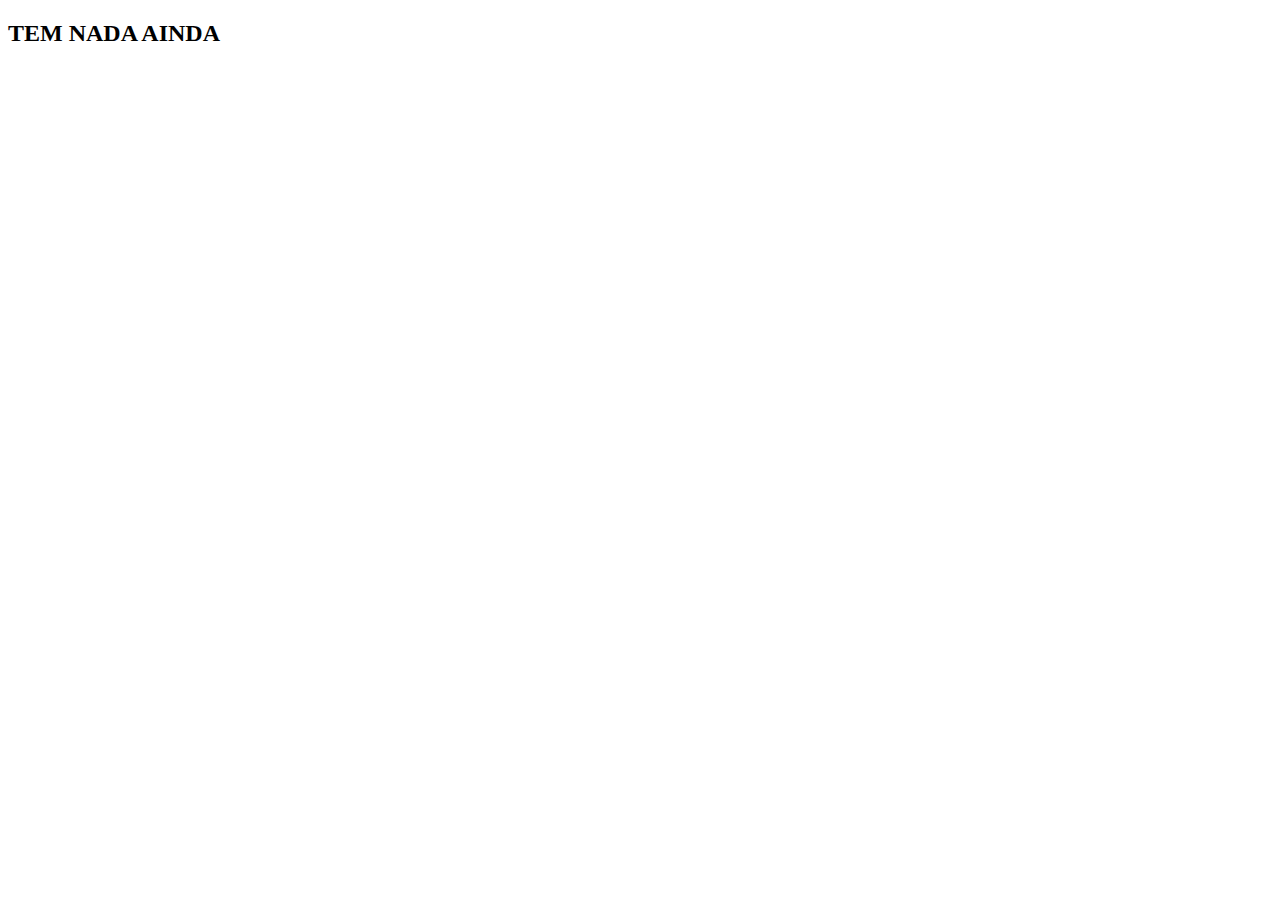
==== 2.html @ 90216d55 "style" ====
<!DOCTYPE html>
<html lang="pt-br">
<head>
    <meta charset="UTF-8">
    <meta name="viewport" content="width=device-width, initial-scale=1.0">
    <title>Document</title>
</head>
<body>
    <h2>TEM NADA AINDA</h2>
</body>
</html>
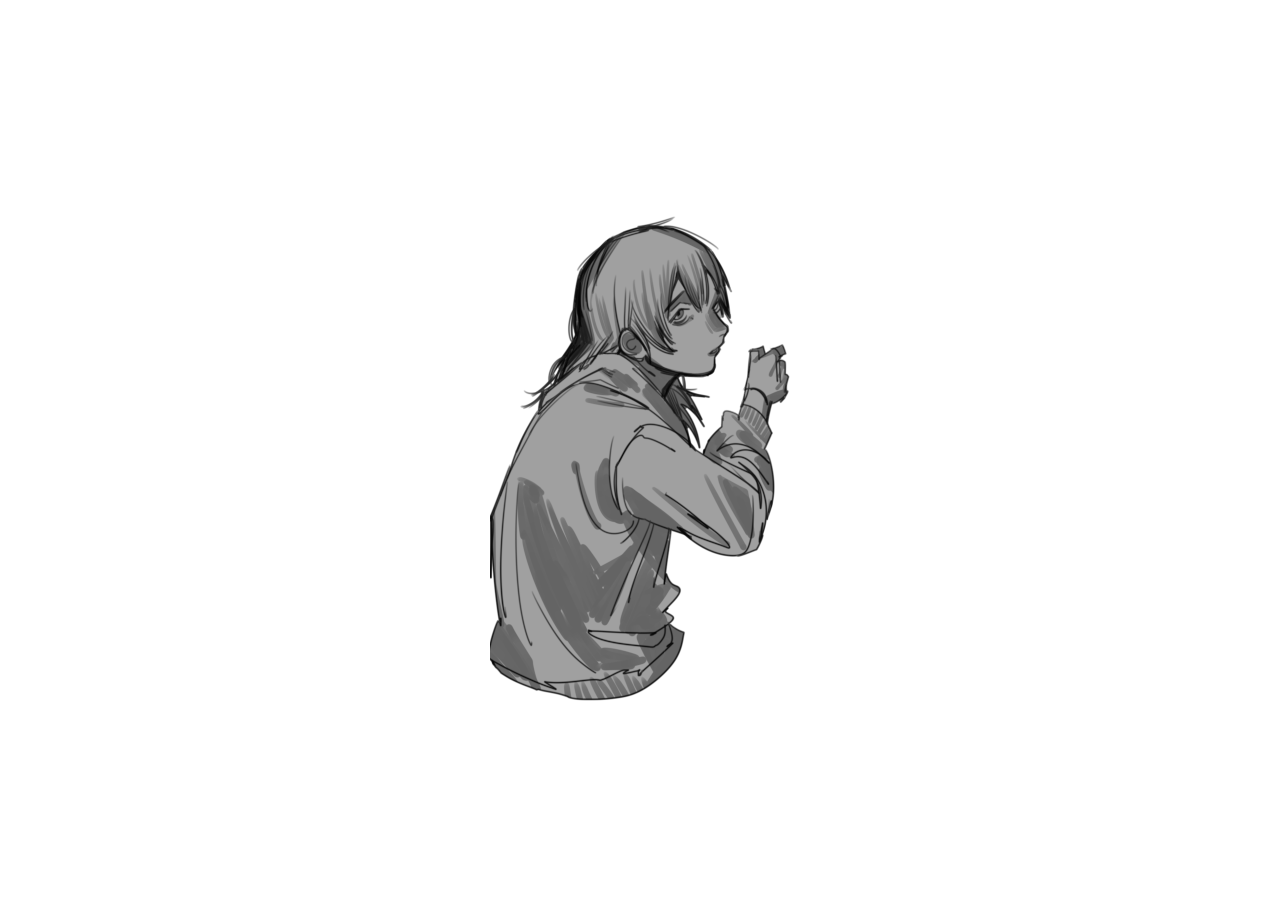
==== commit 489e4427: "img" ====
--- a/2.html
+++ b/2.html
@@ -4,8 +4,29 @@
     <meta charset="UTF-8">
     <meta name="viewport" content="width=device-width, initial-scale=1.0">
     <title>Document</title>
+    <link rel="stylesheet" href="style.css">
+    <style>
+        * {
+            transform: scaleX(-1);
+        }
+        .gata {
+            width: 300px;
+            height: 485px;
+            background-image: url(images/girl2.png);
+            background-size: auto;
+            background-repeat: no-repeat;
+            animation: sorriso 4s ease infinite;
+         }
+
+        @keyframes sorriso {
+            0% {background: url(images/girl2.png);}
+            50% {background: url(images/girl_happy2.png); }
+            100% {background: url(images/girl_more_happy5.png); }
+            
+        }
+    </style>
 </head>
 <body>
-    <h2>TEM NADA AINDA</h2>
+    <div class="gata"></div>
 </body>
 </html>--- a/style.css
+++ b/style.css
@@ -0,0 +1,7 @@
+    body {
+        display: grid;
+        height: 100vh;
+        place-items: center;
+    }
+
+    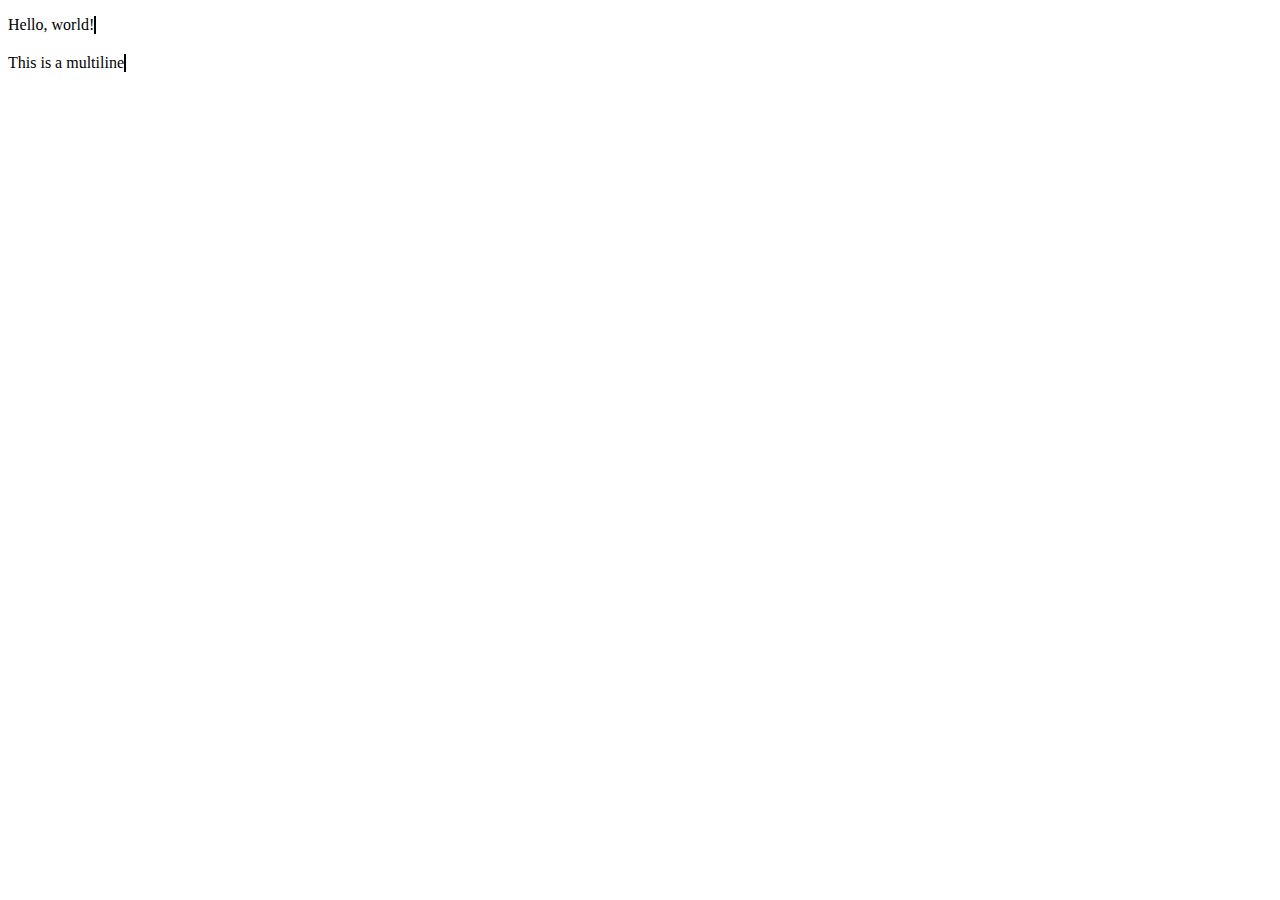
==== commit 5466d3ea: "update" ====
--- a/2.html
+++ b/2.html
@@ -1,32 +1,37 @@
 <!DOCTYPE html>
-<html lang="pt-br">
+<html lang="en">
 <head>
     <meta charset="UTF-8">
     <meta name="viewport" content="width=device-width, initial-scale=1.0">
-    <title>Document</title>
-    <link rel="stylesheet" href="style.css">
     <style>
-        * {
-            transform: scaleX(-1);
+        @keyframes typing {
+            from { width: 0;}
+            to { width: 100%; }
         }
-        .gata {
-            width: 300px;
-            height: 485px;
-            background-image: url(images/girl2.png);
-            background-size: auto;
-            background-repeat: no-repeat;
-            animation: sorriso 4s ease infinite;
-         }
 
-        @keyframes sorriso {
-            0% {background: url(images/girl2.png);}
-            50% {background: url(images/girl_happy2.png); }
-            100% {background: url(images/girl_more_happy5.png); }
-            
+        .typed-text {
+            display: inline-block;
+            overflow: hidden;
+            white-space: nowrap;
+            border-right: 2px solid; /* Adiciona um cursor piscante simulando a digitação */
+        }
+
+        .line-1 {
+            animation: typing 3s steps(30) ;
+        }
+
+        .line-2 {
+            animation: typing 3s steps(30) ;
+            animation-delay: 3s; /* Adiciona um atraso de 3 segundos para começar após a conclusão da primeira linha */
         }
     </style>
 </head>
 <body>
-    <div class="gata"></div>
+    <p>
+        <span class="typed-text line-1">Hello, world! </span>
+    </p>
+    <p>
+        <span class="typed-text line-2">This is a multiline </span>
+    </p>
 </body>
 </html>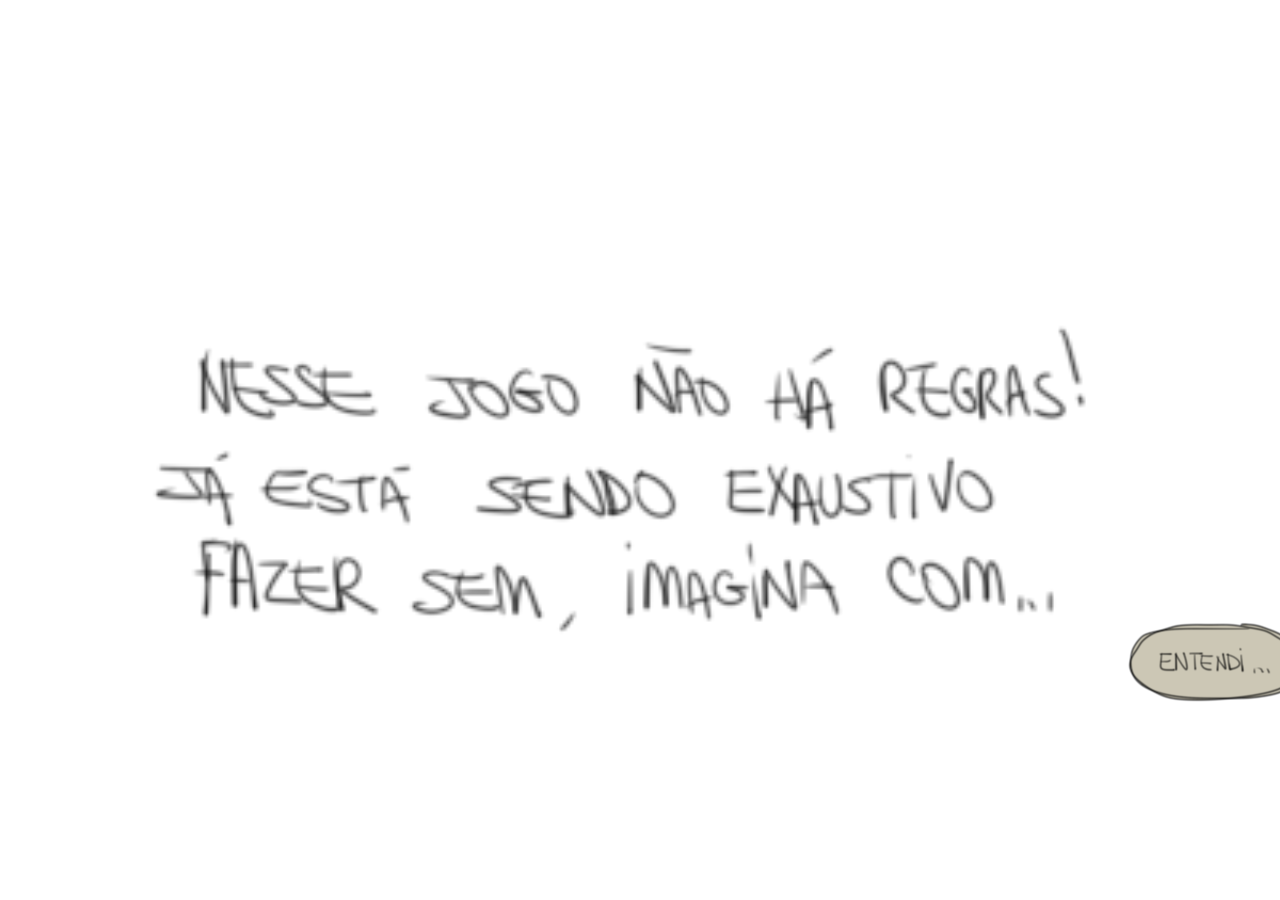
==== commit aa1516ec: "pag 3" ====
--- a/2.html
+++ b/2.html
@@ -1,37 +1,67 @@
 <!DOCTYPE html>
-<html lang="en">
+<html lang="pt-br">
 <head>
     <meta charset="UTF-8">
     <meta name="viewport" content="width=device-width, initial-scale=1.0">
+    <title>Document</title>
+    <link rel="stylesheet" href="style.css">
     <style>
-        @keyframes typing {
-            from { width: 0;}
-            to { width: 100%; }
+        @keyframes slide-left
+            {0%{transform:translateX(1000px);opacity:0
+            }
+            100%{transform:translateX(0);opacity:1}
+            }
+        @keyframes sobe-desce {
+            0% {
+                transform: translateY(20px);
+            }
+            100% {
+                transform: translateY(-10px);
+            }
         }
-
-        .typed-text {
-            display: inline-block;
+        .slide-left {
+            position: absolute;
+            bottom: 17%;
+            right:5%;
+            transform: translate(50%, -50%);
+            animation: slide-left .9s cubic-bezier(.25,.46,.45,.94) 1s both, sobe-desce 0.9s 2s ease alternate infinite ; 
+            }
+        @keyframes mouse {
+            0% {
+                background-image: url(images/b1.png);
+                background-size: cover;
+            }
+            50% {
+                background-image: url(images/b2.png);
+                background-size: cover;
+            }
+            100% {
+                background-image: url(images/b3.png);
+                background-size: cover;
+            }
+        }
+        .container {
+            position: relative;
             overflow: hidden;
-            white-space: nowrap;
-            border-right: 2px solid; /* Adiciona um cursor piscante simulando a digitação */
+            width: 100%;
+            height: 100vh;
+            background-image: url(images/c1.png);
+            background-size: cover;
         }
-
-        .line-1 {
-            animation: typing 3s steps(30) ;
-        }
-
-        .line-2 {
-            animation: typing 3s steps(30) ;
-            animation-delay: 3s; /* Adiciona um atraso de 3 segundos para começar após a conclusão da primeira linha */
+        .inner-container {
+            width: 100%;
+            height: 100vh;
+            animation: mouse 1s ease infinite;
         }
     </style>
 </head>
 <body>
-    <p>
-        <span class="typed-text line-1">Hello, world! </span>
-    </p>
-    <p>
-        <span class="typed-text line-2">This is a multiline </span>
-    </p>
+    <div class="master">
+        <div class="container">
+            
+            <div class="slide-left"><a href="3.html" hreflang="pt-br" rel="next" target="_self"><img src="images/c2.png" alt=""></a></div>
+            <div class="inner-container"></div>
+        </div>
+    </div>
 </body>
 </html>--- a/style.css
+++ b/style.css
@@ -0,0 +1,19 @@
+    @media only screen and (max-width: 600px) {
+        /* Estilos para telas menores que 600 pixels */
+        master {
+            width: 100%;
+            height: 100vh;
+        }
+    }
+
+    body {
+        width: 100%;
+        height: 100vh;
+        margin: 0;
+        padding: 0;
+    }
+   
+   
+
+
+    